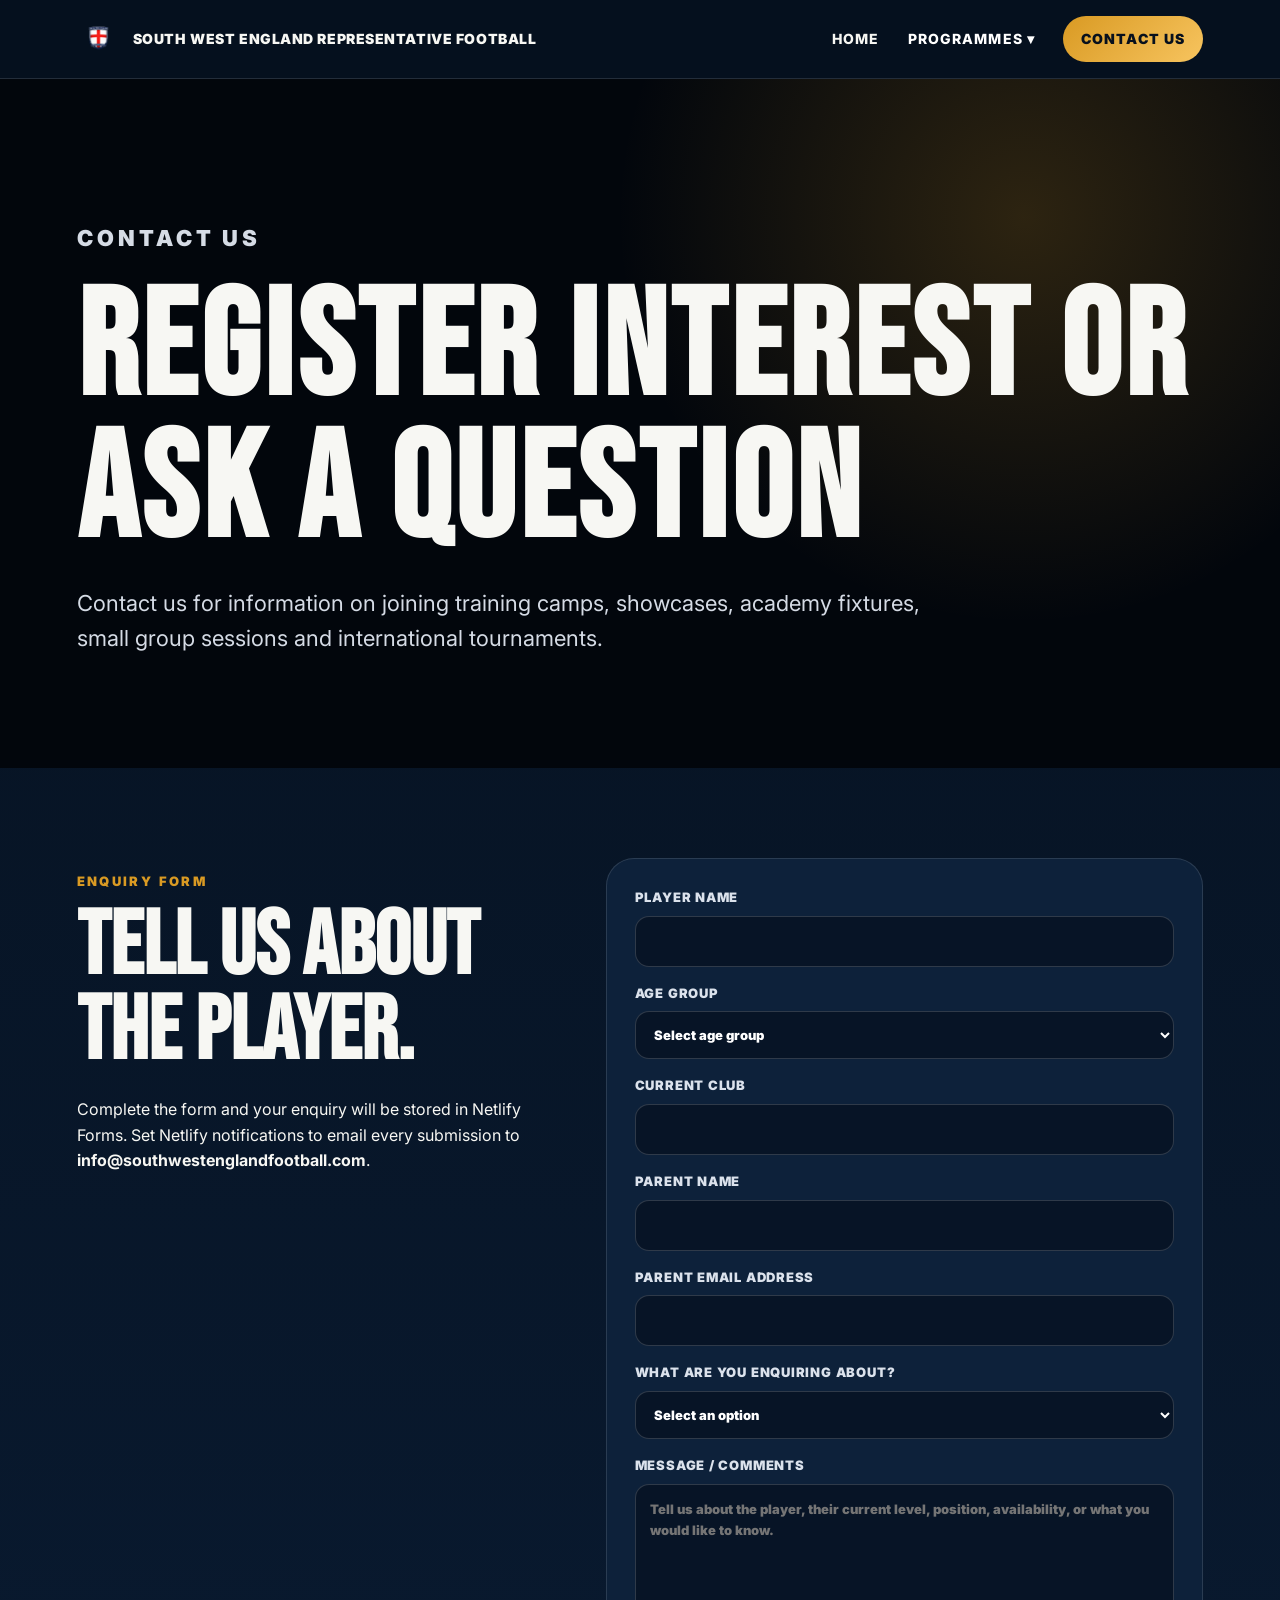
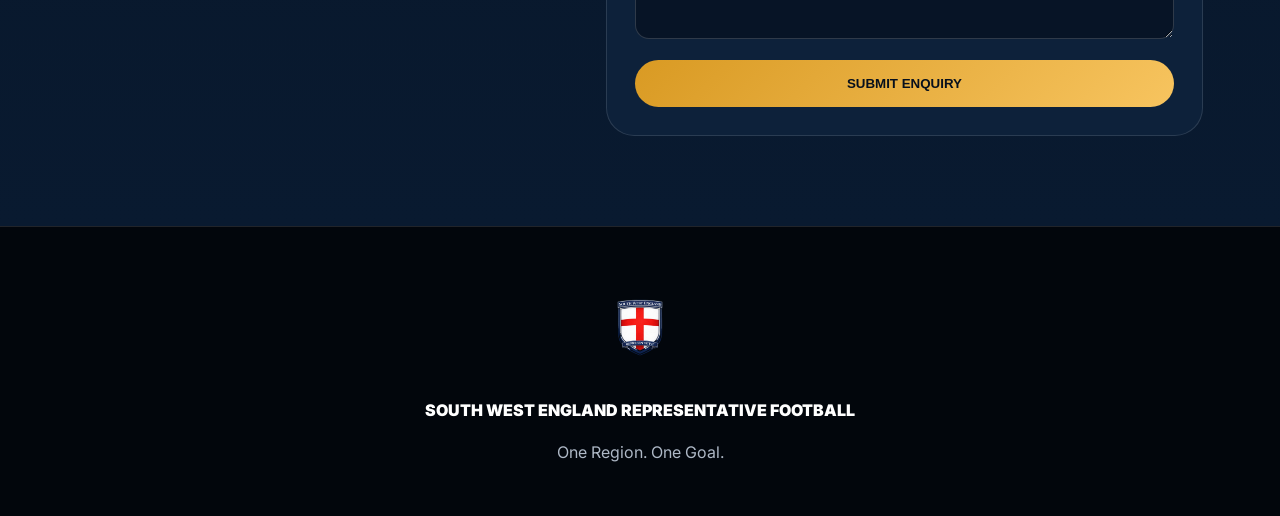
==== contact.html @ 93b4548c "Add files via upload" ====
<!doctype html><html lang="en"><head><meta charset="utf-8"><meta name="viewport" content="width=device-width, initial-scale=1"><title>Contact Us | South West England Representative Football</title><meta name="description" content="South West England Representative Football"><link rel="preconnect" href="https://fonts.googleapis.com"><link rel="preconnect" href="https://fonts.gstatic.com" crossorigin><link href="https://fonts.googleapis.com/css2?family=Bebas+Neue&family=Inter:wght@400;500;600;700;800;900&display=swap" rel="stylesheet"><link rel="stylesheet" href="styles.css"></head><body><nav class="site-nav"><a class="brand" href="index.html"><img src="assets/logo.png" alt="South West England Representative Football badge"><span>South West England Representative Football</span></a><button class="menu-toggle" aria-label="Toggle menu" onclick="document.body.classList.toggle('menu-open')">☰</button><div class="nav-links"><a href="index.html">Home</a><div class="dropdown"><button>Programmes ▾</button><div class="dropdown-menu"><a href="training-camps.html">Training Camps</a><a href="academy-fixtures.html">Academy Fixtures</a><a href="small-group-sessions.html">Small Group Sessions</a><a href="showcase-events.html">Showcase Events</a><a href="international-tournaments.html">International Tournaments</a></div></div><a href="contact.html" class="nav-cta">Contact Us</a></div></nav><main class="page-main"><section class="page-hero"><p class="eyebrow">Contact Us</p><h1>Register Interest Or Ask A Question</h1><p>Contact us for information on joining training camps, showcases, academy fixtures, small group sessions and international tournaments.</p></section><section class="section form-section"><div class="form-intro"><p class="section-kicker">Enquiry Form</p><h2>Tell us about the player.</h2><p>Complete the form and your enquiry will be stored in Netlify Forms. Set Netlify notifications to email every submission to <strong>info@southwestenglandfootball.com</strong>.</p></div><form name="player-enquiry" method="POST" data-netlify="true" netlify-honeypot="bot-field" class="contact-form"><input type="hidden" name="form-name" value="player-enquiry"><p class="hidden"><label>Don’t fill this out: <input name="bot-field"></label></p><label>Player Name<input type="text" name="player-name" required></label><label>Age Group<select name="age-group" required><option value="">Select age group</option><option>U8</option><option>U9</option><option>U10</option><option>U11</option><option>U12</option><option>U13</option></select></label><label>Current Club<input type="text" name="current-club" required></label><label>Parent Name<input type="text" name="parent-name" required></label><label>Parent Email Address<input type="email" name="parent-email" required></label><label>What are you enquiring about?<select name="enquiry-type" required><option value="">Select an option</option><option>Training Camps</option><option>Academy Fixtures</option><option>Small Group Sessions</option><option>Showcase Events</option><option>International Tournaments</option><option>General Enquiry</option></select></label><label>Message / Comments<textarea name="message" rows="6" placeholder="Tell us about the player, their current level, position, availability, or what you would like to know." required></textarea></label><button type="submit">Submit Enquiry</button></form></section></main><footer class="footer"><img src="assets/logo.png" alt="South West England badge"><p>South West England Representative Football</p><span>One Region. One Goal.</span></footer></body></html>
---- styles.css ----
:root{--navy:#06111f;--navy2:#091a30;--gold:#d99a23;--white:#f7f7f3;--muted:#aeb8c6;--line:rgba(255,255,255,.12)}*{box-sizing:border-box}body{margin:0;font-family:Inter,Arial,sans-serif;background:var(--navy);color:var(--white);line-height:1.6}a{color:inherit;text-decoration:none}img{max-width:100%;display:block}.site-nav{position:sticky;top:0;z-index:20;display:flex;align-items:center;justify-content:space-between;padding:16px 6vw;background:rgba(6,17,31,.92);backdrop-filter:blur(16px);border-bottom:1px solid var(--line)}.brand{display:flex;align-items:center;gap:12px;font-weight:900;text-transform:uppercase;letter-spacing:.04em;font-size:14px}.brand img{width:44px;height:44px;object-fit:contain}.nav-links{display:flex;align-items:center;gap:22px;font-size:14px;font-weight:800;text-transform:uppercase;letter-spacing:.08em}.nav-cta,.button.primary{background:linear-gradient(135deg,var(--gold),#f7c45f);color:#07101d;padding:12px 18px;border-radius:999px;font-weight:900}.menu-toggle{display:none;background:none;border:0;color:white;font-size:28px}.dropdown{position:relative}.dropdown button{background:none;border:0;color:white;font:inherit;text-transform:uppercase;letter-spacing:.08em;cursor:pointer}.dropdown-menu{display:none;position:absolute;top:30px;right:0;background:#0c1e35;border:1px solid var(--line);border-radius:18px;min-width:260px;padding:10px;box-shadow:0 20px 60px rgba(0,0,0,.35)}.dropdown:hover .dropdown-menu{display:grid}.dropdown-menu a{padding:12px 14px;border-radius:12px}.dropdown-menu a:hover{background:rgba(255,255,255,.08)}.hero{position:relative;min-height:88vh;display:grid;align-items:end;padding:130px 6vw 90px;overflow:hidden;background:#02060c}.hero-bg{position:absolute;inset:0;background:linear-gradient(90deg,rgba(2,6,12,.96),rgba(2,6,12,.7),rgba(2,6,12,.25)),url('assets/hero-team.jpg') center/cover;opacity:.55}.hero:after{content:"";position:absolute;inset:0;background:radial-gradient(circle at 70% 30%,rgba(217,154,35,.22),transparent 38%)}.hero-content{position:relative;z-index:2;max-width:980px}.eyebrow,.section-kicker{color:var(--gold);font-weight:900;text-transform:uppercase;letter-spacing:.18em;font-size:13px}h1,h2,h3{line-height:.95;margin:0 0 22px}h1{font-family:"Bebas Neue",Impact,sans-serif;font-size:clamp(58px,12vw,150px);letter-spacing:.03em;text-transform:uppercase}h2{font-family:"Bebas Neue",Impact,sans-serif;font-size:clamp(44px,7vw,92px);text-transform:uppercase}h3{font-size:24px}.hero-copy{font-size:clamp(18px,2.4vw,26px);max-width:850px;font-weight:700}.hero-note{max-width:760px;color:var(--muted)}.hero-buttons{display:flex;gap:14px;flex-wrap:wrap;margin-top:28px}.button{display:inline-flex;align-items:center;justify-content:center;border-radius:999px;padding:14px 22px;font-weight:900;text-transform:uppercase;letter-spacing:.07em;border:1px solid var(--line)}.button.secondary{background:rgba(255,255,255,.08);color:white}.nike-intro{position:absolute;top:94px;left:6vw;z-index:3;display:flex;align-items:center;gap:20px}.nike-intro img{width:64px;filter:drop-shadow(0 0 22px rgba(217,154,35,.5))}.word-cycle{position:relative;width:min(72vw,680px);height:70px;overflow:hidden;font-family:"Bebas Neue";font-size:clamp(38px,7vw,82px);letter-spacing:.06em;text-transform:uppercase;color:white}.word-cycle span{position:absolute;inset:0;opacity:0;transform:translateY(100%);animation:cycle 12.5s infinite}.word-cycle span:nth-child(2){animation-delay:2.5s}.word-cycle span:nth-child(3){animation-delay:5s}.word-cycle span:nth-child(4){animation-delay:7.5s}.word-cycle span:nth-child(5){animation-delay:10s}@keyframes cycle{0%{opacity:0;transform:translateY(100%)}7%,18%{opacity:1;transform:translateY(0)}25%,100%{opacity:0;transform:translateY(-100%)}}.section,.page-hero{padding:90px 6vw}.split{display:grid;grid-template-columns:1fr 1.35fr;gap:50px;border-bottom:1px solid var(--line)}.split p{font-size:18px;color:#d5dbe5}.cards-grid{display:grid;grid-template-columns:repeat(5,1fr);gap:18px;padding:70px 6vw}.programme-card{background:linear-gradient(180deg,#10233c,#09192d);border:1px solid var(--line);border-radius:28px;padding:28px;min-height:250px;transition:.25s}.programme-card:hover{transform:translateY(-6px);border-color:rgba(217,154,35,.6)}.programme-card span{color:var(--gold);font-weight:900}.programme-card p{color:var(--muted)}.image-feature{display:grid;grid-template-columns:1.1fr .9fr;gap:46px;align-items:center;padding:90px 6vw;background:#071426}.image-feature img{border-radius:30px;border:1px solid var(--line);box-shadow:0 28px 90px rgba(0,0,0,.35);width:100%;height:520px;object-fit:cover}.contact-panel{display:flex;align-items:center;justify-content:space-between;gap:40px;background:linear-gradient(135deg,#0b213c,#07101d)}.page-main{background:linear-gradient(180deg,#06111f,#091a30)}.page-hero{padding-top:120px;background:radial-gradient(circle at 80% 20%,rgba(217,154,35,.2),transparent 35%),#02060c}.page-hero p{max-width:850px;font-size:22px;color:#d5dbe5}.form-section{display:grid;grid-template-columns:.9fr 1.1fr;gap:40px}.contact-form{display:grid;gap:16px;background:#0d213a;border:1px solid var(--line);border-radius:28px;padding:28px}.contact-form label{font-weight:900;text-transform:uppercase;letter-spacing:.06em;font-size:13px;color:#dbe2ec}.contact-form input,.contact-form select,.contact-form textarea{width:100%;margin-top:8px;border:1px solid rgba(255,255,255,.16);background:#071426;color:white;border-radius:14px;padding:14px;font:inherit}.contact-form button{border:0;border-radius:999px;padding:16px 20px;background:linear-gradient(135deg,var(--gold),#f7c45f);font-weight:900;text-transform:uppercase;color:#07101d}.hidden{display:none}.footer{padding:50px 6vw;text-align:center;border-top:1px solid var(--line);background:#02060c;color:var(--muted)}.footer img{width:70px;margin:0 auto 16px}.footer p{color:white;font-weight:900;text-transform:uppercase}@media(max-width:900px){.menu-toggle{display:block}.nav-links{display:none;position:absolute;left:0;right:0;top:77px;background:#06111f;padding:24px 6vw;flex-direction:column;align-items:flex-start}.menu-open .nav-links{display:flex}.dropdown-menu{position:static;display:grid;margin-top:10px}.hero{padding-top:180px}.split,.image-feature,.form-section{grid-template-columns:1fr}.cards-grid{grid-template-columns:1fr}.contact-panel{flex-direction:column;align-items:flex-start}.image-feature img{height:360px}}
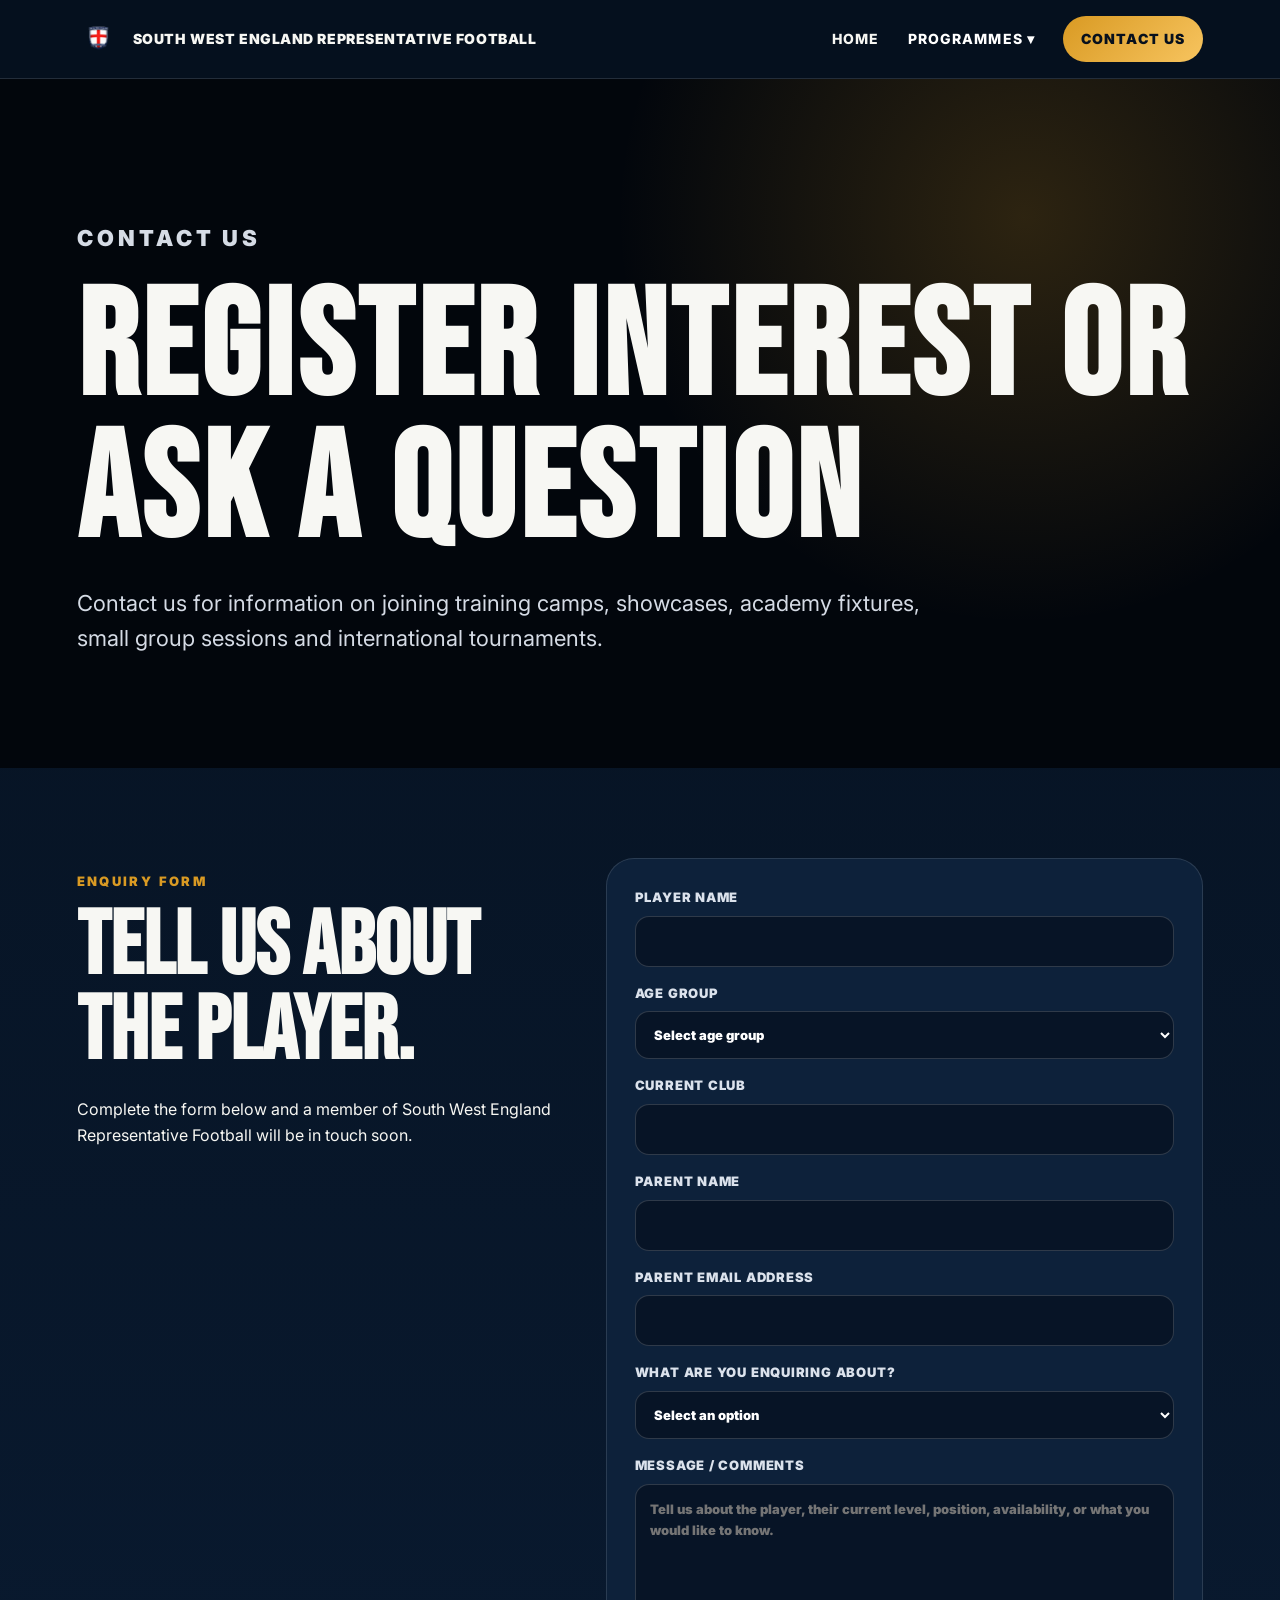
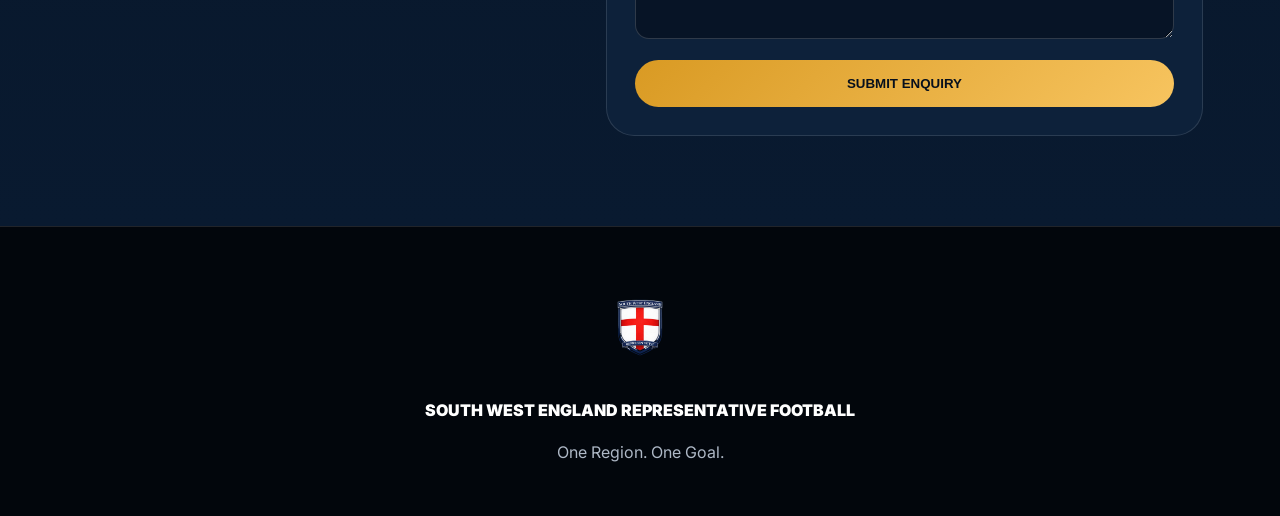
==== commit 87f2adfa: "Add files via upload" ====
--- a/contact.html
+++ b/contact.html
@@ -1 +1,115 @@
-<!doctype html><html lang="en"><head><meta charset="utf-8"><meta name="viewport" content="width=device-width, initial-scale=1"><title>Contact Us | South West England Representative Football</title><meta name="description" content="South West England Representative Football"><link rel="preconnect" href="https://fonts.googleapis.com"><link rel="preconnect" href="https://fonts.gstatic.com" crossorigin><link href="https://fonts.googleapis.com/css2?family=Bebas+Neue&family=Inter:wght@400;500;600;700;800;900&display=swap" rel="stylesheet"><link rel="stylesheet" href="styles.css"></head><body><nav class="site-nav"><a class="brand" href="index.html"><img src="assets/logo.png" alt="South West England Representative Football badge"><span>South West England Representative Football</span></a><button class="menu-toggle" aria-label="Toggle menu" onclick="document.body.classList.toggle('menu-open')">☰</button><div class="nav-links"><a href="index.html">Home</a><div class="dropdown"><button>Programmes ▾</button><div class="dropdown-menu"><a href="training-camps.html">Training Camps</a><a href="academy-fixtures.html">Academy Fixtures</a><a href="small-group-sessions.html">Small Group Sessions</a><a href="showcase-events.html">Showcase Events</a><a href="international-tournaments.html">International Tournaments</a></div></div><a href="contact.html" class="nav-cta">Contact Us</a></div></nav><main class="page-main"><section class="page-hero"><p class="eyebrow">Contact Us</p><h1>Register Interest Or Ask A Question</h1><p>Contact us for information on joining training camps, showcases, academy fixtures, small group sessions and international tournaments.</p></section><section class="section form-section"><div class="form-intro"><p class="section-kicker">Enquiry Form</p><h2>Tell us about the player.</h2><p>Complete the form and your enquiry will be stored in Netlify Forms. Set Netlify notifications to email every submission to <strong>info@southwestenglandfootball.com</strong>.</p></div><form name="player-enquiry" method="POST" data-netlify="true" netlify-honeypot="bot-field" class="contact-form"><input type="hidden" name="form-name" value="player-enquiry"><p class="hidden"><label>Don’t fill this out: <input name="bot-field"></label></p><label>Player Name<input type="text" name="player-name" required></label><label>Age Group<select name="age-group" required><option value="">Select age group</option><option>U8</option><option>U9</option><option>U10</option><option>U11</option><option>U12</option><option>U13</option></select></label><label>Current Club<input type="text" name="current-club" required></label><label>Parent Name<input type="text" name="parent-name" required></label><label>Parent Email Address<input type="email" name="parent-email" required></label><label>What are you enquiring about?<select name="enquiry-type" required><option value="">Select an option</option><option>Training Camps</option><option>Academy Fixtures</option><option>Small Group Sessions</option><option>Showcase Events</option><option>International Tournaments</option><option>General Enquiry</option></select></label><label>Message / Comments<textarea name="message" rows="6" placeholder="Tell us about the player, their current level, position, availability, or what you would like to know." required></textarea></label><button type="submit">Submit Enquiry</button></form></section></main><footer class="footer"><img src="assets/logo.png" alt="South West England badge"><p>South West England Representative Football</p><span>One Region. One Goal.</span></footer></body></html>+<!doctype html>
+<html lang="en">
+<head>
+  <meta charset="utf-8">
+  <meta name="viewport" content="width=device-width, initial-scale=1">
+  <title>Contact Us | South West England Representative Football</title>
+  <meta name="description" content="Contact South West England Representative Football for training camps, showcases, academy fixtures, small group sessions and international tournaments.">
+  <link rel="preconnect" href="https://fonts.googleapis.com">
+  <link rel="preconnect" href="https://fonts.gstatic.com" crossorigin>
+  <link href="https://fonts.googleapis.com/css2?family=Bebas+Neue&family=Inter:wght@400;500;600;700;800;900&display=swap" rel="stylesheet">
+  <link rel="stylesheet" href="styles.css">
+</head>
+<body>
+
+<nav class="site-nav">
+  <a class="brand" href="index.html">
+    <img src="assets/logo.png" alt="South West England Representative Football badge">
+    <span>South West England Representative Football</span>
+  </a>
+
+  <button class="menu-toggle" aria-label="Toggle menu" onclick="document.body.classList.toggle('menu-open')">☰</button>
+
+  <div class="nav-links">
+    <a href="index.html">Home</a>
+
+    <div class="dropdown">
+      <button>Programmes ▾</button>
+      <div class="dropdown-menu">
+        <a href="training-camps.html">Training Camps</a>
+        <a href="academy-fixtures.html">Academy Fixtures</a>
+        <a href="small-group-sessions.html">Small Group Sessions</a>
+        <a href="showcase-events.html">Showcase Events</a>
+        <a href="international-tournaments.html">International Tournaments</a>
+      </div>
+    </div>
+
+    <a href="contact.html" class="nav-cta">Contact Us</a>
+  </div>
+</nav>
+
+<main class="page-main">
+  <section class="page-hero">
+    <p class="eyebrow">Contact Us</p>
+    <h1>Register Interest Or Ask A Question</h1>
+    <p>Contact us for information on joining training camps, showcases, academy fixtures, small group sessions and international tournaments.</p>
+  </section>
+
+  <section class="section form-section">
+    <div class="form-intro">
+      <p class="section-kicker">Enquiry Form</p>
+      <h2>Tell us about the player.</h2>
+      <p>Complete the form below and a member of South West England Representative Football will be in touch soon.</p>
+    </div>
+
+    <form name="player-enquiry" method="POST" data-netlify="true" netlify-honeypot="bot-field" action="/thanks.html" class="contact-form">
+      <input type="hidden" name="form-name" value="player-enquiry">
+      <p class="hidden"><label>Don’t fill this out: <input name="bot-field"></label></p>
+
+      <label>Player Name
+        <input type="text" name="player-name" required>
+      </label>
+
+      <label>Age Group
+        <select name="age-group" required>
+          <option value="">Select age group</option>
+          <option>U8</option>
+          <option>U9</option>
+          <option>U10</option>
+          <option>U11</option>
+          <option>U12</option>
+          <option>U13</option>
+        </select>
+      </label>
+
+      <label>Current Club
+        <input type="text" name="current-club" required>
+      </label>
+
+      <label>Parent Name
+        <input type="text" name="parent-name" required>
+      </label>
+
+      <label>Parent Email Address
+        <input type="email" name="parent-email" required>
+      </label>
+
+      <label>What are you enquiring about?
+        <select name="enquiry-type" required>
+          <option value="">Select an option</option>
+          <option>Training Camps</option>
+          <option>Academy Fixtures</option>
+          <option>Small Group Sessions</option>
+          <option>Showcase Events</option>
+          <option>International Tournaments</option>
+          <option>General Enquiry</option>
+        </select>
+      </label>
+
+      <label>Message / Comments
+        <textarea name="message" rows="6" placeholder="Tell us about the player, their current level, position, availability, or what you would like to know." required></textarea>
+      </label>
+
+      <button type="submit">Submit Enquiry</button>
+    </form>
+  </section>
+</main>
+
+<footer class="footer">
+  <img src="assets/logo.png" alt="South West England badge">
+  <p>South West England Representative Football</p>
+  <span>One Region. One Goal.</span>
+</footer>
+
+</body>
+</html>
--- a/styles.css
+++ b/styles.css
@@ -1,2 +1,40 @@
 
-:root{--navy:#06111f;--navy2:#091a30;--gold:#d99a23;--white:#f7f7f3;--muted:#aeb8c6;--line:rgba(255,255,255,.12)}*{box-sizing:border-box}body{margin:0;font-family:Inter,Arial,sans-serif;background:var(--navy);color:var(--white);line-height:1.6}a{color:inherit;text-decoration:none}img{max-width:100%;display:block}.site-nav{position:sticky;top:0;z-index:20;display:flex;align-items:center;justify-content:space-between;padding:16px 6vw;background:rgba(6,17,31,.92);backdrop-filter:blur(16px);border-bottom:1px solid var(--line)}.brand{display:flex;align-items:center;gap:12px;font-weight:900;text-transform:uppercase;letter-spacing:.04em;font-size:14px}.brand img{width:44px;height:44px;object-fit:contain}.nav-links{display:flex;align-items:center;gap:22px;font-size:14px;font-weight:800;text-transform:uppercase;letter-spacing:.08em}.nav-cta,.button.primary{background:linear-gradient(135deg,var(--gold),#f7c45f);color:#07101d;padding:12px 18px;border-radius:999px;font-weight:900}.menu-toggle{display:none;background:none;border:0;color:white;font-size:28px}.dropdown{position:relative}.dropdown button{background:none;border:0;color:white;font:inherit;text-transform:uppercase;letter-spacing:.08em;cursor:pointer}.dropdown-menu{display:none;position:absolute;top:30px;right:0;background:#0c1e35;border:1px solid var(--line);border-radius:18px;min-width:260px;padding:10px;box-shadow:0 20px 60px rgba(0,0,0,.35)}.dropdown:hover .dropdown-menu{display:grid}.dropdown-menu a{padding:12px 14px;border-radius:12px}.dropdown-menu a:hover{background:rgba(255,255,255,.08)}.hero{position:relative;min-height:88vh;display:grid;align-items:end;padding:130px 6vw 90px;overflow:hidden;background:#02060c}.hero-bg{position:absolute;inset:0;background:linear-gradient(90deg,rgba(2,6,12,.96),rgba(2,6,12,.7),rgba(2,6,12,.25)),url('assets/hero-team.jpg') center/cover;opacity:.55}.hero:after{content:"";position:absolute;inset:0;background:radial-gradient(circle at 70% 30%,rgba(217,154,35,.22),transparent 38%)}.hero-content{position:relative;z-index:2;max-width:980px}.eyebrow,.section-kicker{color:var(--gold);font-weight:900;text-transform:uppercase;letter-spacing:.18em;font-size:13px}h1,h2,h3{line-height:.95;margin:0 0 22px}h1{font-family:"Bebas Neue",Impact,sans-serif;font-size:clamp(58px,12vw,150px);letter-spacing:.03em;text-transform:uppercase}h2{font-family:"Bebas Neue",Impact,sans-serif;font-size:clamp(44px,7vw,92px);text-transform:uppercase}h3{font-size:24px}.hero-copy{font-size:clamp(18px,2.4vw,26px);max-width:850px;font-weight:700}.hero-note{max-width:760px;color:var(--muted)}.hero-buttons{display:flex;gap:14px;flex-wrap:wrap;margin-top:28px}.button{display:inline-flex;align-items:center;justify-content:center;border-radius:999px;padding:14px 22px;font-weight:900;text-transform:uppercase;letter-spacing:.07em;border:1px solid var(--line)}.button.secondary{background:rgba(255,255,255,.08);color:white}.nike-intro{position:absolute;top:94px;left:6vw;z-index:3;display:flex;align-items:center;gap:20px}.nike-intro img{width:64px;filter:drop-shadow(0 0 22px rgba(217,154,35,.5))}.word-cycle{position:relative;width:min(72vw,680px);height:70px;overflow:hidden;font-family:"Bebas Neue";font-size:clamp(38px,7vw,82px);letter-spacing:.06em;text-transform:uppercase;color:white}.word-cycle span{position:absolute;inset:0;opacity:0;transform:translateY(100%);animation:cycle 12.5s infinite}.word-cycle span:nth-child(2){animation-delay:2.5s}.word-cycle span:nth-child(3){animation-delay:5s}.word-cycle span:nth-child(4){animation-delay:7.5s}.word-cycle span:nth-child(5){animation-delay:10s}@keyframes cycle{0%{opacity:0;transform:translateY(100%)}7%,18%{opacity:1;transform:translateY(0)}25%,100%{opacity:0;transform:translateY(-100%)}}.section,.page-hero{padding:90px 6vw}.split{display:grid;grid-template-columns:1fr 1.35fr;gap:50px;border-bottom:1px solid var(--line)}.split p{font-size:18px;color:#d5dbe5}.cards-grid{display:grid;grid-template-columns:repeat(5,1fr);gap:18px;padding:70px 6vw}.programme-card{background:linear-gradient(180deg,#10233c,#09192d);border:1px solid var(--line);border-radius:28px;padding:28px;min-height:250px;transition:.25s}.programme-card:hover{transform:translateY(-6px);border-color:rgba(217,154,35,.6)}.programme-card span{color:var(--gold);font-weight:900}.programme-card p{color:var(--muted)}.image-feature{display:grid;grid-template-columns:1.1fr .9fr;gap:46px;align-items:center;padding:90px 6vw;background:#071426}.image-feature img{border-radius:30px;border:1px solid var(--line);box-shadow:0 28px 90px rgba(0,0,0,.35);width:100%;height:520px;object-fit:cover}.contact-panel{display:flex;align-items:center;justify-content:space-between;gap:40px;background:linear-gradient(135deg,#0b213c,#07101d)}.page-main{background:linear-gradient(180deg,#06111f,#091a30)}.page-hero{padding-top:120px;background:radial-gradient(circle at 80% 20%,rgba(217,154,35,.2),transparent 35%),#02060c}.page-hero p{max-width:850px;font-size:22px;color:#d5dbe5}.form-section{display:grid;grid-template-columns:.9fr 1.1fr;gap:40px}.contact-form{display:grid;gap:16px;background:#0d213a;border:1px solid var(--line);border-radius:28px;padding:28px}.contact-form label{font-weight:900;text-transform:uppercase;letter-spacing:.06em;font-size:13px;color:#dbe2ec}.contact-form input,.contact-form select,.contact-form textarea{width:100%;margin-top:8px;border:1px solid rgba(255,255,255,.16);background:#071426;color:white;border-radius:14px;padding:14px;font:inherit}.contact-form button{border:0;border-radius:999px;padding:16px 20px;background:linear-gradient(135deg,var(--gold),#f7c45f);font-weight:900;text-transform:uppercase;color:#07101d}.hidden{display:none}.footer{padding:50px 6vw;text-align:center;border-top:1px solid var(--line);background:#02060c;color:var(--muted)}.footer img{width:70px;margin:0 auto 16px}.footer p{color:white;font-weight:900;text-transform:uppercase}@media(max-width:900px){.menu-toggle{display:block}.nav-links{display:none;position:absolute;left:0;right:0;top:77px;background:#06111f;padding:24px 6vw;flex-direction:column;align-items:flex-start}.menu-open .nav-links{display:flex}.dropdown-menu{position:static;display:grid;margin-top:10px}.hero{padding-top:180px}.split,.image-feature,.form-section{grid-template-columns:1fr}.cards-grid{grid-template-columns:1fr}.contact-panel{flex-direction:column;align-items:flex-start}.image-feature img{height:360px}}
+:root{--navy:#06111f;--navy2:#091a30;--gold:#d99a23;--white:#f7f7f3;--muted:#aeb8c6;--line:rgba(255,255,255,.12)}*{box-sizing:border-box}body{margin:0;font-family:Inter,Arial,sans-serif;background:var(--navy);color:var(--white);line-height:1.6}a{color:inherit;text-decoration:none}img{max-width:100%;display:block}.site-nav{position:sticky;top:0;z-index:20;display:flex;align-items:center;justify-content:space-between;padding:16px 6vw;background:rgba(6,17,31,.92);backdrop-filter:blur(16px);border-bottom:1px solid var(--line)}.brand{display:flex;align-items:center;gap:12px;font-weight:900;text-transform:uppercase;letter-spacing:.04em;font-size:14px}.brand img{width:44px;height:44px;object-fit:contain}.nav-links{display:flex;align-items:center;gap:22px;font-size:14px;font-weight:800;text-transform:uppercase;letter-spacing:.08em}.nav-cta,.button.primary{background:linear-gradient(135deg,var(--gold),#f7c45f);color:#07101d;padding:12px 18px;border-radius:999px;font-weight:900}.menu-toggle{display:none;background:none;border:0;color:white;font-size:28px}.dropdown{position:relative}.dropdown button{background:none;border:0;color:white;font:inherit;text-transform:uppercase;letter-spacing:.08em;cursor:pointer}.dropdown-menu{display:none;position:absolute;top:30px;right:0;background:#0c1e35;border:1px solid var(--line);border-radius:18px;min-width:260px;padding:10px;box-shadow:0 20px 60px rgba(0,0,0,.35)}.dropdown:hover .dropdown-menu{display:grid}.dropdown-menu a{padding:12px 14px;border-radius:12px}.dropdown-menu a:hover{background:rgba(255,255,255,.08)}.hero{position:relative;min-height:88vh;display:grid;align-items:end;padding:130px 6vw 90px;overflow:hidden;background:#02060c}.hero-bg{position:absolute;inset:0;background:linear-gradient(90deg,rgba(2,6,12,.96),rgba(2,6,12,.7),rgba(2,6,12,.25)),url('assets/hero-team.jpg') center/cover;opacity:.55}.hero:after{content:"";position:absolute;inset:0;background:radial-gradient(circle at 70% 30%,rgba(217,154,35,.22),transparent 38%)}.hero-content{position:relative;z-index:2;max-width:980px}.eyebrow,.section-kicker{color:var(--gold);font-weight:900;text-transform:uppercase;letter-spacing:.18em;font-size:13px}h1,h2,h3{line-height:.95;margin:0 0 22px}h1{font-family:"Bebas Neue",Impact,sans-serif;font-size:clamp(58px,12vw,150px);letter-spacing:.03em;text-transform:uppercase}h2{font-family:"Bebas Neue",Impact,sans-serif;font-size:clamp(44px,7vw,92px);text-transform:uppercase}h3{font-size:24px}.hero-copy{font-size:clamp(18px,2.4vw,26px);max-width:850px;font-weight:700}.hero-note{max-width:760px;color:var(--muted)}.hero-buttons{display:flex;gap:14px;flex-wrap:wrap;margin-top:28px}.button{display:inline-flex;align-items:center;justify-content:center;border-radius:999px;padding:14px 22px;font-weight:900;text-transform:uppercase;letter-spacing:.07em;border:1px solid var(--line)}.button.secondary{background:rgba(255,255,255,.08);color:white}.nike-intro{position:absolute;top:94px;left:6vw;z-index:3;display:flex;align-items:center;gap:20px}.nike-intro img{width:64px;filter:drop-shadow(0 0 22px rgba(217,154,35,.5))}.word-cycle{
+position:relative;
+display:inline-block;
+color:var(–accent);
+min-width:280px;
+height:52px;
+overflow:hidden;
+vertical-align:bottom;
+}
+
+.word-cycle span{
+position:absolute;
+left:0;
+top:0;
+width:100%;
+opacity:0;
+transform:translateY(100%);
+animation:wordCycle 15s infinite;
+font-size:clamp(22px,5vw,48px);
+line-height:1.2;
+white-space:nowrap;
+}
+
+.word-cycle span:nth-child(1){animation-delay:0s;}
+.word-cycle span:nth-child(2){animation-delay:3s;}
+.word-cycle span:nth-child(3){animation-delay:6s;}
+.word-cycle span:nth-child(4){animation-delay:9s;}
+.word-cycle span:nth-child(5){animation-delay:12s;}
+
+@keyframes wordCycle{
+0%,15%{
+opacity:1;
+transform:translateY(0);
+}
+20%,100%{
+opacity:0;
+transform:translateY(-100%);
+}
+}.;animation:cycle 12.5s infinite}.word-cycle span:nth-child(2){animation-delay:2.5s}.word-cycle span:nth-child(3){animation-delay:5s}.word-cycle span:nth-child(4){animation-delay:7.5s}.word-cycle span:nth-child(5){animation-delay:10s}@keyframes cycle{0%{opacity:0;transform:translateY(100%)}7%,18%{opacity:1;transform:translateY(0)}25%,100%{opacity:0;transform:translateY(-100%)}}.section,.page-hero{padding:90px 6vw}.split{display:grid;grid-template-columns:1fr 1.35fr;gap:50px;border-bottom:1px solid var(--line)}.split p{font-size:18px;color:#d5dbe5}.cards-grid{display:grid;grid-template-columns:repeat(5,1fr);gap:18px;padding:70px 6vw}.programme-card{background:linear-gradient(180deg,#10233c,#09192d);border:1px solid var(--line);border-radius:28px;padding:28px;min-height:250px;transition:.25s}.programme-card:hover{transform:translateY(-6px);border-color:rgba(217,154,35,.6)}.programme-card span{color:var(--gold);font-weight:900}.programme-card p{color:var(--muted)}.image-feature{display:grid;grid-template-columns:1.1fr .9fr;gap:46px;align-items:center;padding:90px 6vw;background:#071426}.image-feature img{border-radius:30px;border:1px solid var(--line);box-shadow:0 28px 90px rgba(0,0,0,.35);width:100%;height:520px;object-fit:cover}.contact-panel{display:flex;align-items:center;justify-content:space-between;gap:40px;background:linear-gradient(135deg,#0b213c,#07101d)}.page-main{background:linear-gradient(180deg,#06111f,#091a30)}.page-hero{padding-top:120px;background:radial-gradient(circle at 80% 20%,rgba(217,154,35,.2),transparent 35%),#02060c}.page-hero p{max-width:850px;font-size:22px;color:#d5dbe5}.form-section{display:grid;grid-template-columns:.9fr 1.1fr;gap:40px}.contact-form{display:grid;gap:16px;background:#0d213a;border:1px solid var(--line);border-radius:28px;padding:28px}.contact-form label{font-weight:900;text-transform:uppercase;letter-spacing:.06em;font-size:13px;color:#dbe2ec}.contact-form input,.contact-form select,.contact-form textarea{width:100%;margin-top:8px;border:1px solid rgba(255,255,255,.16);background:#071426;color:white;border-radius:14px;padding:14px;font:inherit}.contact-form button{border:0;border-radius:999px;padding:16px 20px;background:linear-gradient(135deg,var(--gold),#f7c45f);font-weight:900;text-transform:uppercase;color:#07101d}.hidden{display:none}.footer{padding:50px 6vw;text-align:center;border-top:1px solid var(--line);background:#02060c;color:var(--muted)}.footer img{width:70px;margin:0 auto 16px}.footer p{color:white;font-weight:900;text-transform:uppercase}@media(max-width:900px){.menu-toggle{display:block}.nav-links{display:none;position:absolute;left:0;right:0;top:77px;background:#06111f;padding:24px 6vw;flex-direction:column;align-items:flex-start}.menu-open .nav-links{display:flex}.dropdown-menu{position:static;display:grid;margin-top:10px}.hero{padding-top:180px}.split,.image-feature,.form-section{grid-template-columns:1fr}.cards-grid{grid-template-columns:1fr}.contact-panel{flex-direction:column;align-items:flex-start}.image-feature img{height:360px}}
